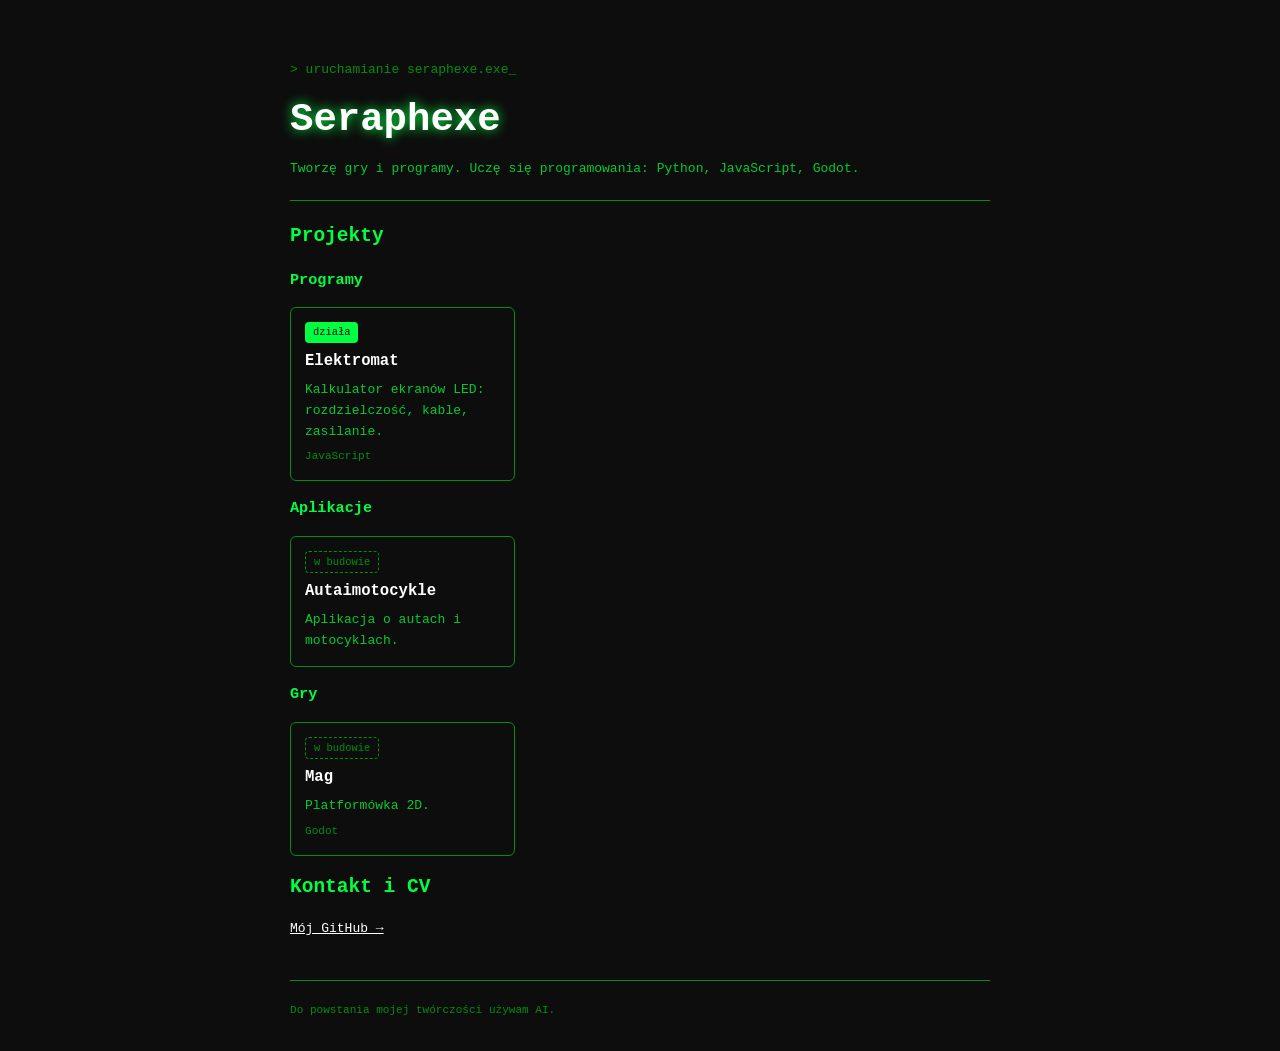
==== index.html @ 9e8b2766 "Odświerzanie" ====
<!DOCTYPE html>
<html lang="pl">

<head>
    <meta charset="UTF-8">
    <meta name="viewport" content="width=device-width, initial-scale=1.0">
    <title>Seraphexe</title>
    <link rel="stylesheet" href="style.css?v=9">
</head>

<body>
    <header class="naglowek">
        <p class="prompt">&gt; uruchamianie seraphexe.exe<span class="kursor">_</span></p>
        <h1>Seraphexe</h1>
        <p class="podtytul">Tworzę gry i programy. Uczę się programowania: Python, JavaScript, Godot.</p>
    </header>

    <main>
        <section>
            <h2>Projekty</h2>

            <h3>Programy</h3>
            <div class="karty">
                <a class="karta" href="elektromat.html">
                    <span class="status gotowe">działa</span>
                    <strong>Elektromat</strong>
                    <span>Kalkulator ekranów LED: rozdzielczość, kable, zasilanie.</span>
                    <span class="technologie">JavaScript</span>
                </a>
            </div>

            <h3>Aplikacje</h3>
            <div class="karty">
                <div class="karta">
                    <span class="status w-budowie">w budowie</span>
                    <strong>Autaimotocykle</strong>
                    <span>Aplikacja o autach i motocyklach.</span>
                </div>
            </div>

            <h3>Gry</h3>
            <div class="karty">
                <div class="karta">
                    <span class="status w-budowie">w budowie</span>
                    <strong>Mag</strong>
                    <span>Platformówka 2D.</span>
                    <span class="technologie">Godot</span>
                </div>
            </div>
        </section>

        <section>
            <h2>Kontakt i CV</h2>
            <p><a href="https://github.com/Seraphexe">Mój GitHub →</a></p>
        </section>
    </main>

    <footer class="stopka">
        <p>Do powstania mojej twórczości używam AI.</p>
    </footer>
</body>

</html>
---- style.css ----
body {
    background-color: #0d0d0d;
    color: #00cc33;
    font-family: monospace;
    max-width: 700px;
    margin: 0 auto;
    padding: 20px;
    line-height: 1.6;
}

h1 {
    color: #ffffff;
}

h2 {
    color: #00ff41;
}

h3 {
    color: #00ff41;
}

a {
    color: #ffffff;
}

input,
select,
button {
    font-size: 16px;
}

/* Kafelki z pitchami */
.pitche {
    border: none;
    padding: 0;
    margin: 1em 0;
}

.pitche legend {
    margin-bottom: 0.5em;
}

.kafelki {
    display: grid;
    grid-template-columns: repeat(auto-fill, minmax(140px, 1fr));
    gap: 10px;
}

.kafelek {
    position: relative;
}

.kafelek input {
    position: absolute;
    opacity: 0;
}

.kafelek-tresc {
    display: block;
    border: 1px solid #008f11;
    border-radius: 6px;
    padding: 10px;
    cursor: pointer;
}

.kafelek-tresc strong {
    display: block;
    color: #ffffff;
    font-size: 1.2em;
}

.kafelek input:checked + .kafelek-tresc {
    border-color: #00ff41;
    background-color: #002b0b;
    box-shadow: 0 0 8px #00ff41;
}

.kafelek input:focus-visible + .kafelek-tresc {
    outline: 2px solid #ffffff;
    outline-offset: 2px;
}
/* ===== Strona główna ===== */
.naglowek {
    padding: 40px 0 20px;
    border-bottom: 1px solid #008f11;
    margin-bottom: 20px;
}

.naglowek h1 {
    font-size: 3em;
    margin: 0.2em 0;
    text-shadow: 0 0 12px #00ff41;
}

.prompt {
    color: #008f11;
    margin: 0;
}

.kursor {
    animation: miganie 1s steps(1) infinite;
}

@keyframes miganie {
    50% {
        opacity: 0;
    }
}

.podtytul {
    margin: 0;
}

/* Karty projektów */
.karty {
    display: grid;
    grid-template-columns: repeat(auto-fill, minmax(200px, 1fr));
    gap: 12px;
}

.karta {
    display: flex;
    flex-direction: column;
    gap: 6px;
    padding: 14px;
    border: 1px solid #008f11;
    border-radius: 6px;
    color: #00cc33;
    text-decoration: none;
}

.karta strong {
    color: #ffffff;
    font-size: 1.2em;
}

a.karta:hover,
a.karta:focus-visible {
    border-color: #00ff41;
    background-color: #002b0b;
    box-shadow: 0 0 8px #00ff41;
}

.status {
    align-self: flex-start;
    font-size: 0.8em;
    padding: 2px 8px;
    border-radius: 4px;
}

.gotowe {
    background-color: #00ff41;
    color: #0d0d0d;
}

.w-budowie {
    border: 1px dashed #008f11;
    color: #008f11;
}

.technologie {
    font-size: 0.85em;
    color: #008f11;
}

.stopka {
    margin-top: 40px;
    padding-top: 10px;
    border-top: 1px solid #008f11;
    color: #008f11;
    font-size: 0.85em;
}

/* Wymiary: metry | kabinety */
.wymiary {
    display: grid;
    grid-template-columns: 1fr 1fr;
    gap: 0 24px;
    align-items: center;
}

.wymiar-tytul {
    color: #ffffff;
    margin-bottom: 0;
}

.wymiar-kolumna input {
    width: 6em;
}

@media (max-width: 560px) {
    .wymiary {
        grid-template-columns: 1fr;
    }
}

/* Wyniki w dwóch blokach */
.wyniki {
    display: grid;
    grid-template-columns: repeat(auto-fit, minmax(260px, 1fr));
    gap: 12px;
    margin-top: 20px;
}

.wynik-blok {
    border: 1px solid #008f11;
    border-radius: 6px;
    padding: 0 14px 14px;
}

/* Lista danych: etykieta (zielona) nad wartością (biała) */
.dane {
    margin: 0;
}

.dane dt {
    color: #00cc33;
    margin-top: 8px;
}

.dane dd {
    margin: 0;
    color: #ffffff;
    font-weight: bold;
}

.dane small {
    color: #008f11;
    font-weight: normal;
}

/* Ustawienia sprzętu (pod wynikami) */
.ustawienia {
    margin-top: 20px;
    padding-top: 10px;
    border-top: 1px solid #008f11;
}

/* Mały przełącznik (np. odświeżanie przy kablach LAN) */
.mini-wybor {
    font-family: monospace;
    font-size: 16px;
    background-color: #0d0d0d;
    color: #00ff41;
    border: 1px solid #008f11;
    border-radius: 4px;
    padding: 0 4px;
    margin-left: 6px;
}
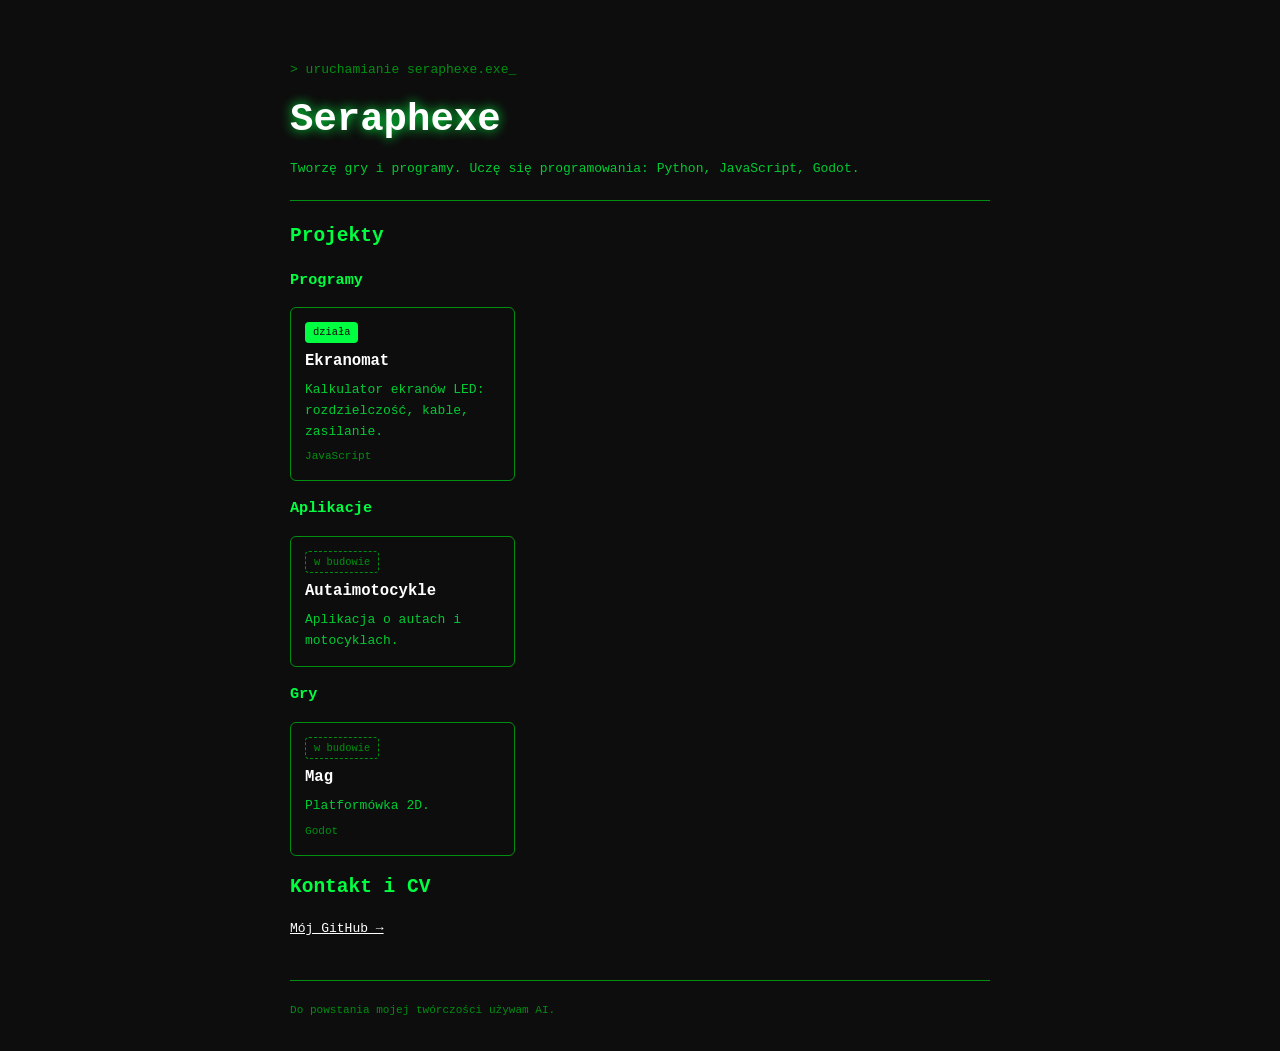
==== commit 18afb0ca: "Styl + Nazwa" ====
--- a/index.html
+++ b/index.html
@@ -5,7 +5,8 @@
     <meta charset="UTF-8">
     <meta name="viewport" content="width=device-width, initial-scale=1.0">
     <title>Seraphexe</title>
-    <link rel="stylesheet" href="style.css?v=9">
+    <link rel="stylesheet" href="style.css?v=12">
+    <link rel="icon" href="data:image/svg+xml,%3Csvg xmlns='http://www.w3.org/2000/svg' viewBox='0 0 16 16'%3E%3Crect width='16' height='16' rx='3' fill='%230d0d0d'/%3E%3Cg fill='%2300ff41'%3E%3Crect x='2' y='2' width='5' height='5'/%3E%3Crect x='9' y='2' width='5' height='5'/%3E%3Crect x='2' y='9' width='5' height='5'/%3E%3Crect x='9' y='9' width='5' height='5'/%3E%3C/g%3E%3C/svg%3E">
 </head>
 
 <body>
@@ -21,9 +22,9 @@
 
             <h3>Programy</h3>
             <div class="karty">
-                <a class="karta" href="elektromat.html">
+                <a class="karta" href="ekranomat.html">
                     <span class="status gotowe">działa</span>
-                    <strong>Elektromat</strong>
+                    <strong>Ekranomat</strong>
                     <span>Kalkulator ekranów LED: rozdzielczość, kable, zasilanie.</span>
                     <span class="technologie">JavaScript</span>
                 </a>
--- a/style.css
+++ b/style.css
@@ -198,7 +198,7 @@
 /* Wyniki w dwóch blokach */
 .wyniki {
     display: grid;
-    grid-template-columns: repeat(auto-fit, minmax(260px, 1fr));
+    grid-template-columns: repeat(auto-fit, minmax(200px, 1fr));
     gap: 12px;
     margin-top: 20px;
 }
@@ -228,13 +228,6 @@
 .dane small {
     color: #008f11;
     font-weight: normal;
-}
-
-/* Ustawienia sprzętu (pod wynikami) */
-.ustawienia {
-    margin-top: 20px;
-    padding-top: 10px;
-    border-top: 1px solid #008f11;
 }
 
 /* Mały przełącznik (np. odświeżanie przy kablach LAN) */
@@ -248,3 +241,13 @@
     padding: 0 4px;
     margin-left: 6px;
 }
+
+.mini-check {
+    color: #00cc33;
+    font-weight: normal;
+    cursor: pointer;
+}
+
+.mini-check input {
+    accent-color: #00ff41;
+}
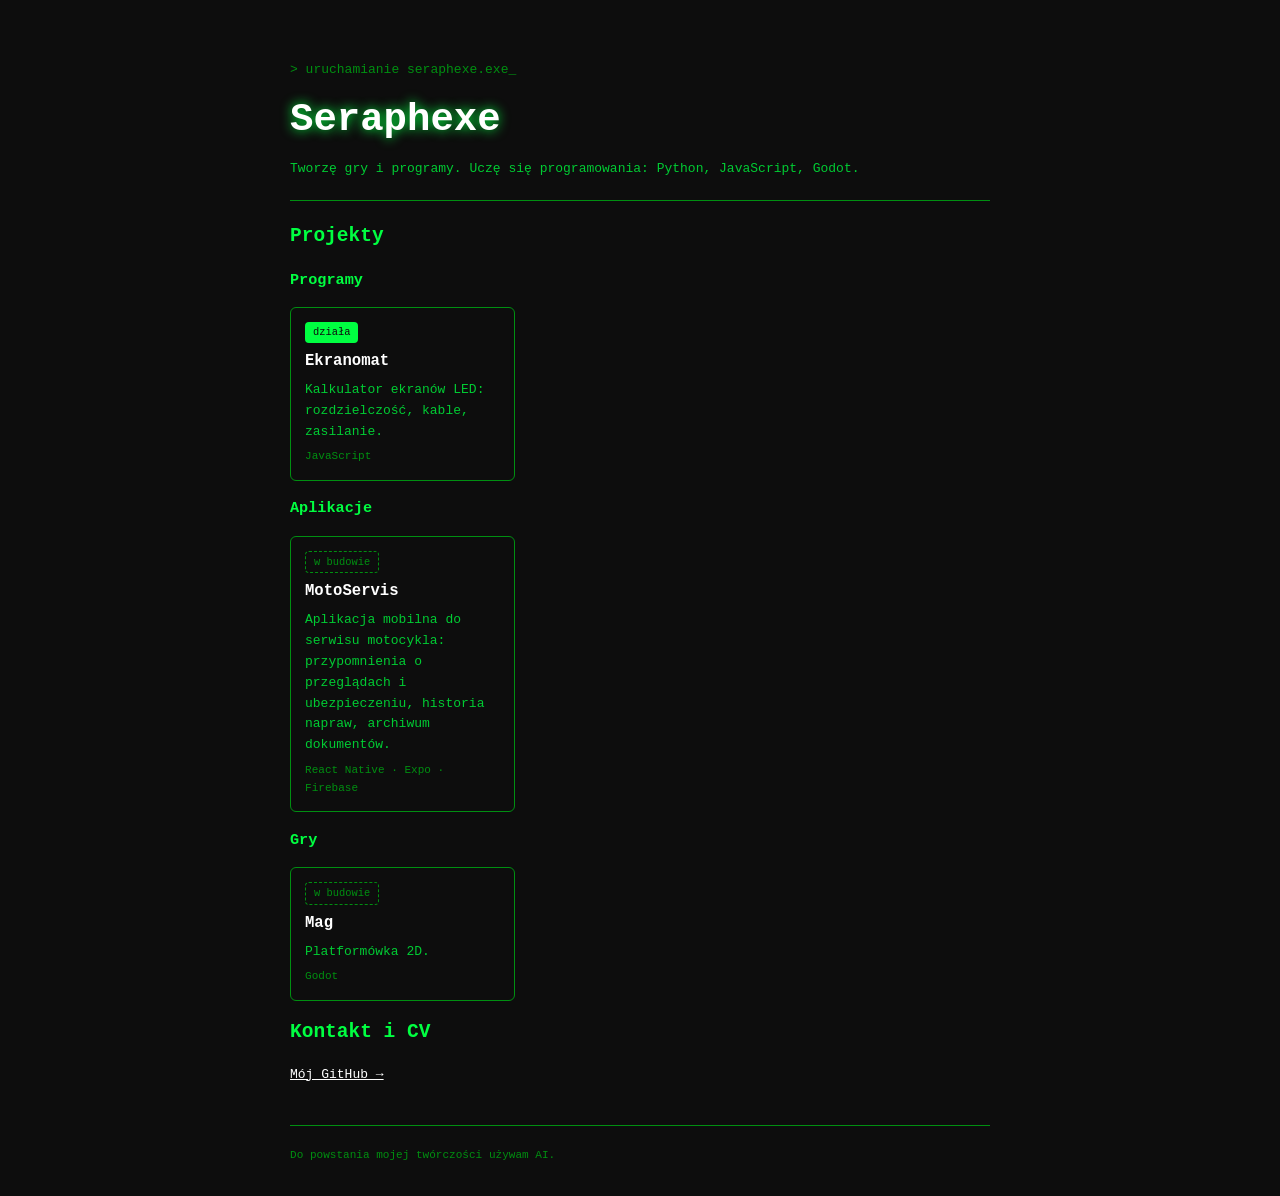
==== commit 7b8658be: "Ekranomat jako osobne repo, porządki w stylach" ====
--- a/index.html
+++ b/index.html
@@ -5,7 +5,7 @@
     <meta charset="UTF-8">
     <meta name="viewport" content="width=device-width, initial-scale=1.0">
     <title>Seraphexe</title>
-    <link rel="stylesheet" href="style.css?v=12">
+    <link rel="stylesheet" href="style.css?v=13">
     <link rel="icon" href="data:image/svg+xml,%3Csvg xmlns='http://www.w3.org/2000/svg' viewBox='0 0 16 16'%3E%3Crect width='16' height='16' rx='3' fill='%230d0d0d'/%3E%3Cg fill='%2300ff41'%3E%3Crect x='2' y='2' width='5' height='5'/%3E%3Crect x='9' y='2' width='5' height='5'/%3E%3Crect x='2' y='9' width='5' height='5'/%3E%3Crect x='9' y='9' width='5' height='5'/%3E%3C/g%3E%3C/svg%3E">
 </head>
 
@@ -22,7 +22,7 @@
 
             <h3>Programy</h3>
             <div class="karty">
-                <a class="karta" href="ekranomat.html">
+                <a class="karta" href="ekranomat/">
                     <span class="status gotowe">działa</span>
                     <strong>Ekranomat</strong>
                     <span>Kalkulator ekranów LED: rozdzielczość, kable, zasilanie.</span>
@@ -34,8 +34,9 @@
             <div class="karty">
                 <div class="karta">
                     <span class="status w-budowie">w budowie</span>
-                    <strong>Autaimotocykle</strong>
-                    <span>Aplikacja o autach i motocyklach.</span>
+                    <strong>MotoServis</strong>
+                    <span>Aplikacja mobilna do serwisu motocykla: przypomnienia o przeglądach i ubezpieczeniu, historia napraw, archiwum dokumentów.</span>
+                    <span class="technologie">React Native · Expo · Firebase</span>
                 </div>
             </div>
 
--- a/style.css
+++ b/style.css
@@ -24,62 +24,7 @@
     color: #ffffff;
 }
 
-input,
-select,
-button {
-    font-size: 16px;
-}
 
-/* Kafelki z pitchami */
-.pitche {
-    border: none;
-    padding: 0;
-    margin: 1em 0;
-}
-
-.pitche legend {
-    margin-bottom: 0.5em;
-}
-
-.kafelki {
-    display: grid;
-    grid-template-columns: repeat(auto-fill, minmax(140px, 1fr));
-    gap: 10px;
-}
-
-.kafelek {
-    position: relative;
-}
-
-.kafelek input {
-    position: absolute;
-    opacity: 0;
-}
-
-.kafelek-tresc {
-    display: block;
-    border: 1px solid #008f11;
-    border-radius: 6px;
-    padding: 10px;
-    cursor: pointer;
-}
-
-.kafelek-tresc strong {
-    display: block;
-    color: #ffffff;
-    font-size: 1.2em;
-}
-
-.kafelek input:checked + .kafelek-tresc {
-    border-color: #00ff41;
-    background-color: #002b0b;
-    box-shadow: 0 0 8px #00ff41;
-}
-
-.kafelek input:focus-visible + .kafelek-tresc {
-    outline: 2px solid #ffffff;
-    outline-offset: 2px;
-}
 /* ===== Strona główna ===== */
 .naglowek {
     padding: 40px 0 20px;
@@ -171,83 +116,3 @@
     color: #008f11;
     font-size: 0.85em;
 }
-
-/* Wymiary: metry | kabinety */
-.wymiary {
-    display: grid;
-    grid-template-columns: 1fr 1fr;
-    gap: 0 24px;
-    align-items: center;
-}
-
-.wymiar-tytul {
-    color: #ffffff;
-    margin-bottom: 0;
-}
-
-.wymiar-kolumna input {
-    width: 6em;
-}
-
-@media (max-width: 560px) {
-    .wymiary {
-        grid-template-columns: 1fr;
-    }
-}
-
-/* Wyniki w dwóch blokach */
-.wyniki {
-    display: grid;
-    grid-template-columns: repeat(auto-fit, minmax(200px, 1fr));
-    gap: 12px;
-    margin-top: 20px;
-}
-
-.wynik-blok {
-    border: 1px solid #008f11;
-    border-radius: 6px;
-    padding: 0 14px 14px;
-}
-
-/* Lista danych: etykieta (zielona) nad wartością (biała) */
-.dane {
-    margin: 0;
-}
-
-.dane dt {
-    color: #00cc33;
-    margin-top: 8px;
-}
-
-.dane dd {
-    margin: 0;
-    color: #ffffff;
-    font-weight: bold;
-}
-
-.dane small {
-    color: #008f11;
-    font-weight: normal;
-}
-
-/* Mały przełącznik (np. odświeżanie przy kablach LAN) */
-.mini-wybor {
-    font-family: monospace;
-    font-size: 16px;
-    background-color: #0d0d0d;
-    color: #00ff41;
-    border: 1px solid #008f11;
-    border-radius: 4px;
-    padding: 0 4px;
-    margin-left: 6px;
-}
-
-.mini-check {
-    color: #00cc33;
-    font-weight: normal;
-    cursor: pointer;
-}
-
-.mini-check input {
-    accent-color: #00ff41;
-}
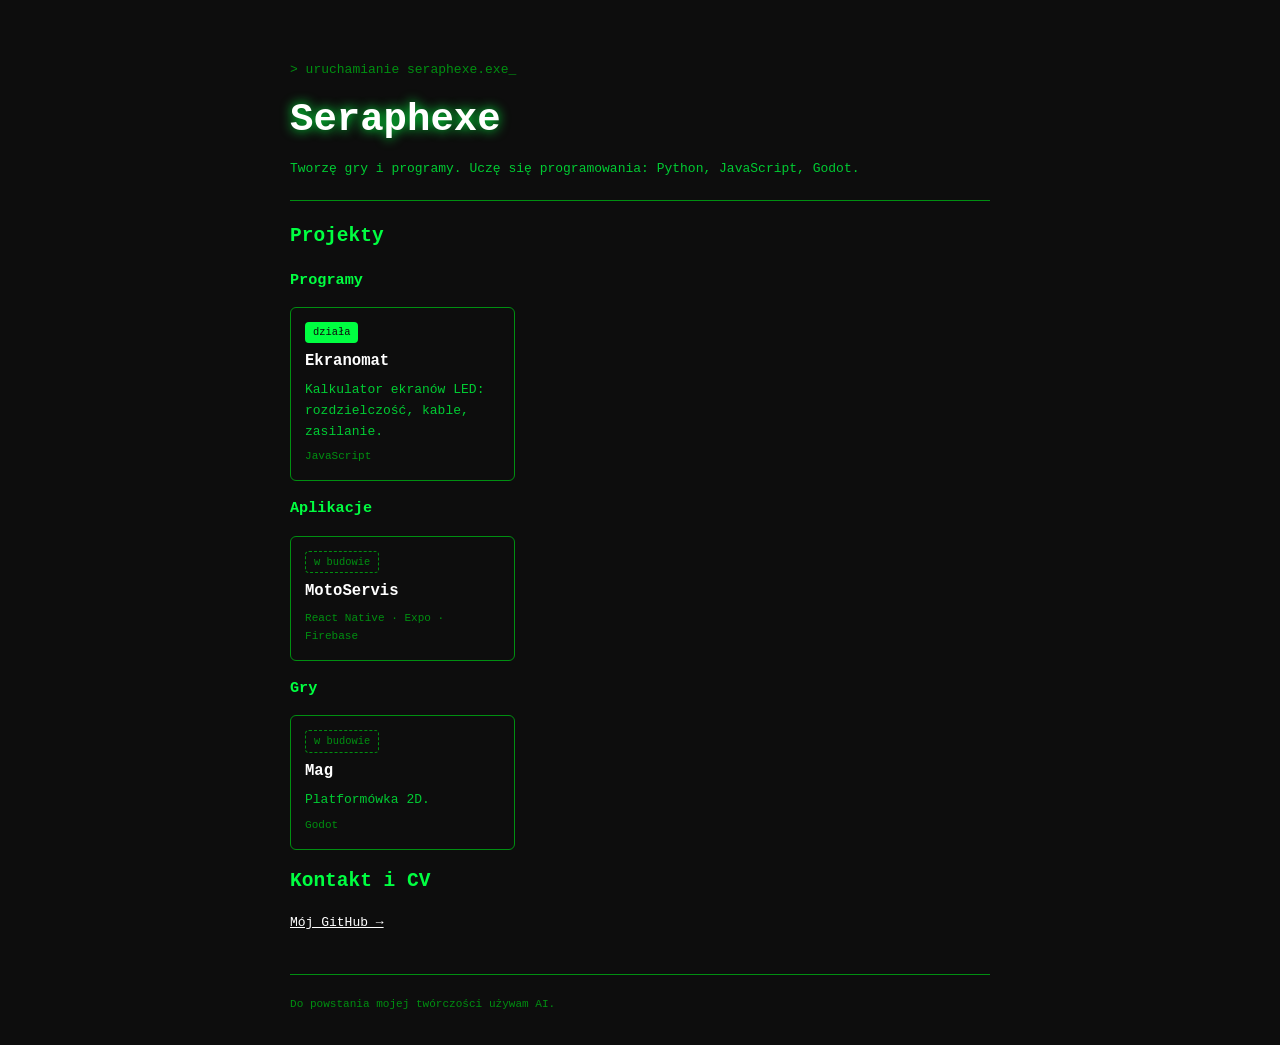
==== commit ae39e5c5: "MotoServis bez opisu" ====
--- a/index.html
+++ b/index.html
@@ -35,7 +35,6 @@
                 <div class="karta">
                     <span class="status w-budowie">w budowie</span>
                     <strong>MotoServis</strong>
-                    <span>Aplikacja mobilna do serwisu motocykla: przypomnienia o przeglądach i ubezpieczeniu, historia napraw, archiwum dokumentów.</span>
                     <span class="technologie">React Native · Expo · Firebase</span>
                 </div>
             </div>
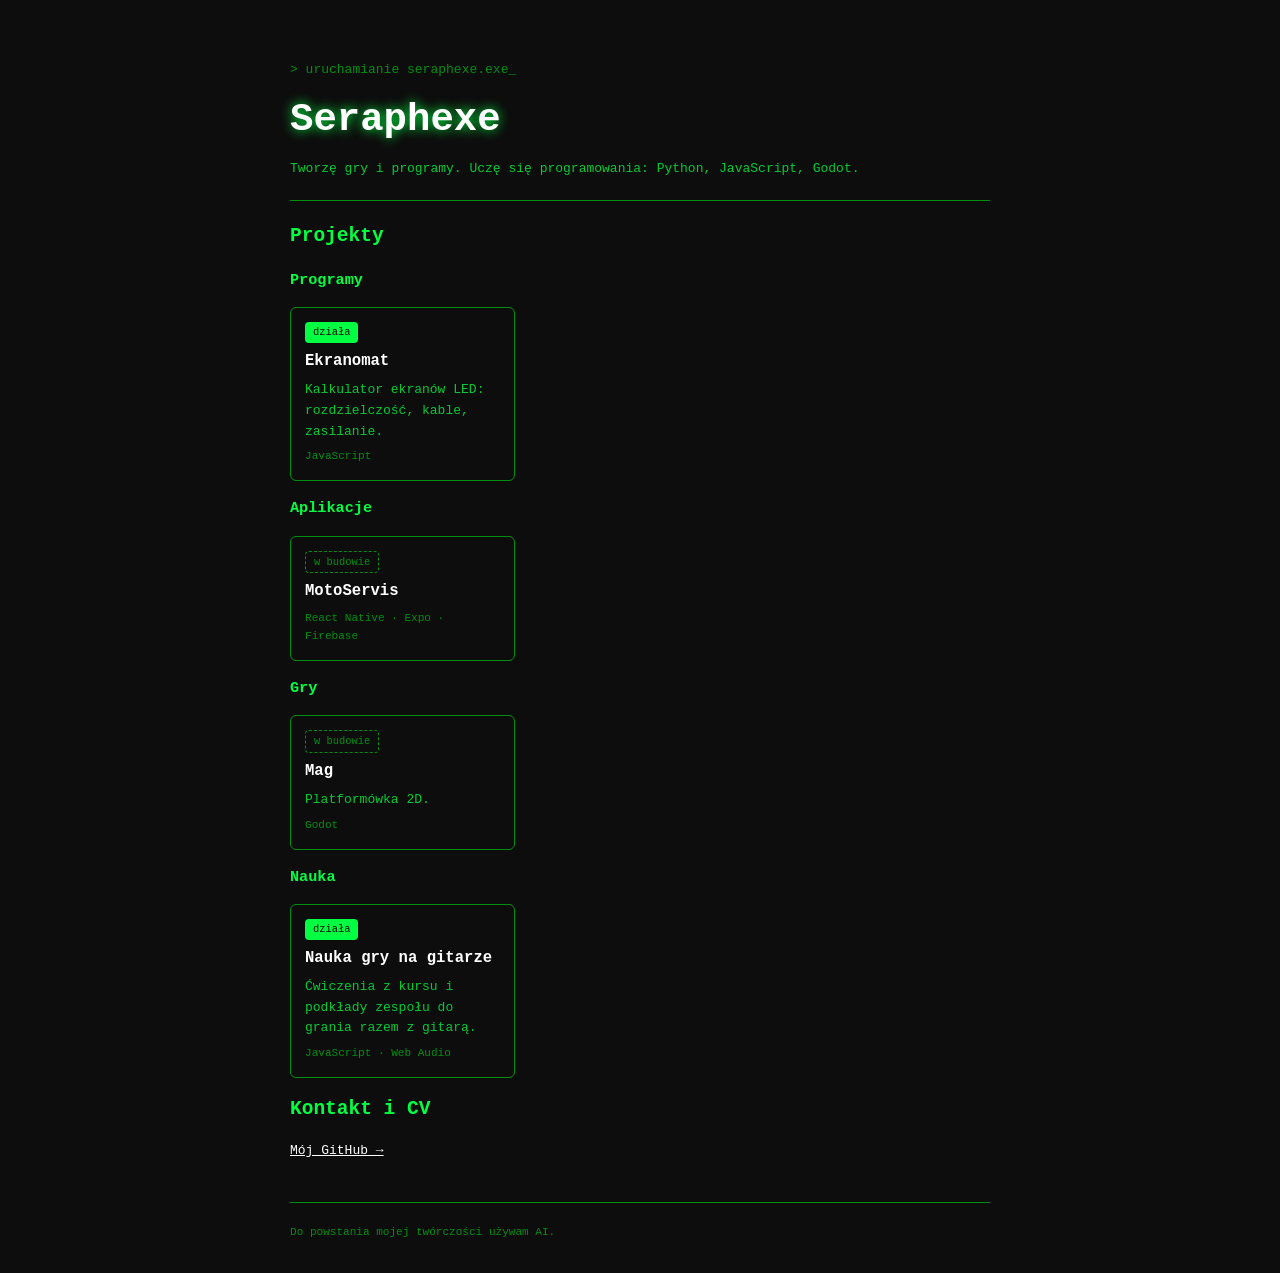
==== commit 867321b8: "Dział Nauka gry na gitarze z podkładem Ale jazz Co-Authored-By: Claude Opus 5.5 <noreply@anthropic.c" ====
--- a/index.html
+++ b/index.html
@@ -5,7 +5,7 @@
     <meta charset="UTF-8">
     <meta name="viewport" content="width=device-width, initial-scale=1.0">
     <title>Seraphexe</title>
-    <link rel="stylesheet" href="style.css?v=13">
+    <link rel="stylesheet" href="style.css?v=14">
     <link rel="icon" href="data:image/svg+xml,%3Csvg xmlns='http://www.w3.org/2000/svg' viewBox='0 0 16 16'%3E%3Crect width='16' height='16' rx='3' fill='%230d0d0d'/%3E%3Cg fill='%2300ff41'%3E%3Crect x='2' y='2' width='5' height='5'/%3E%3Crect x='9' y='2' width='5' height='5'/%3E%3Crect x='2' y='9' width='5' height='5'/%3E%3Crect x='9' y='9' width='5' height='5'/%3E%3C/g%3E%3C/svg%3E">
 </head>
 
@@ -48,6 +48,15 @@
                     <span class="technologie">Godot</span>
                 </div>
             </div>
+            <h3>Nauka</h3>
+            <div class="karty">
+                <a class="karta" href="gitara/">
+                    <span class="status gotowe">działa</span>
+                    <strong>Nauka gry na gitarze</strong>
+                    <span>Ćwiczenia z kursu i podkłady zespołu do grania razem z gitarą.</span>
+                    <span class="technologie">JavaScript · Web Audio</span>
+                </a>
+            </div>
         </section>
 
         <section>
--- a/style.css
+++ b/style.css
@@ -116,3 +116,19 @@
     color: #008f11;
     font-size: 0.85em;
 }
+
+/* ===== Podstrony ===== */
+.wstecz {
+    display: inline-block;
+    margin-top: 20px;
+    padding: 4px 12px;
+    border: 1px solid #008f11;
+    border-radius: 6px;
+    text-decoration: none;
+}
+
+.wstecz:hover,
+.wstecz:focus-visible {
+    border-color: #00ff41;
+    background-color: #002b0b;
+}
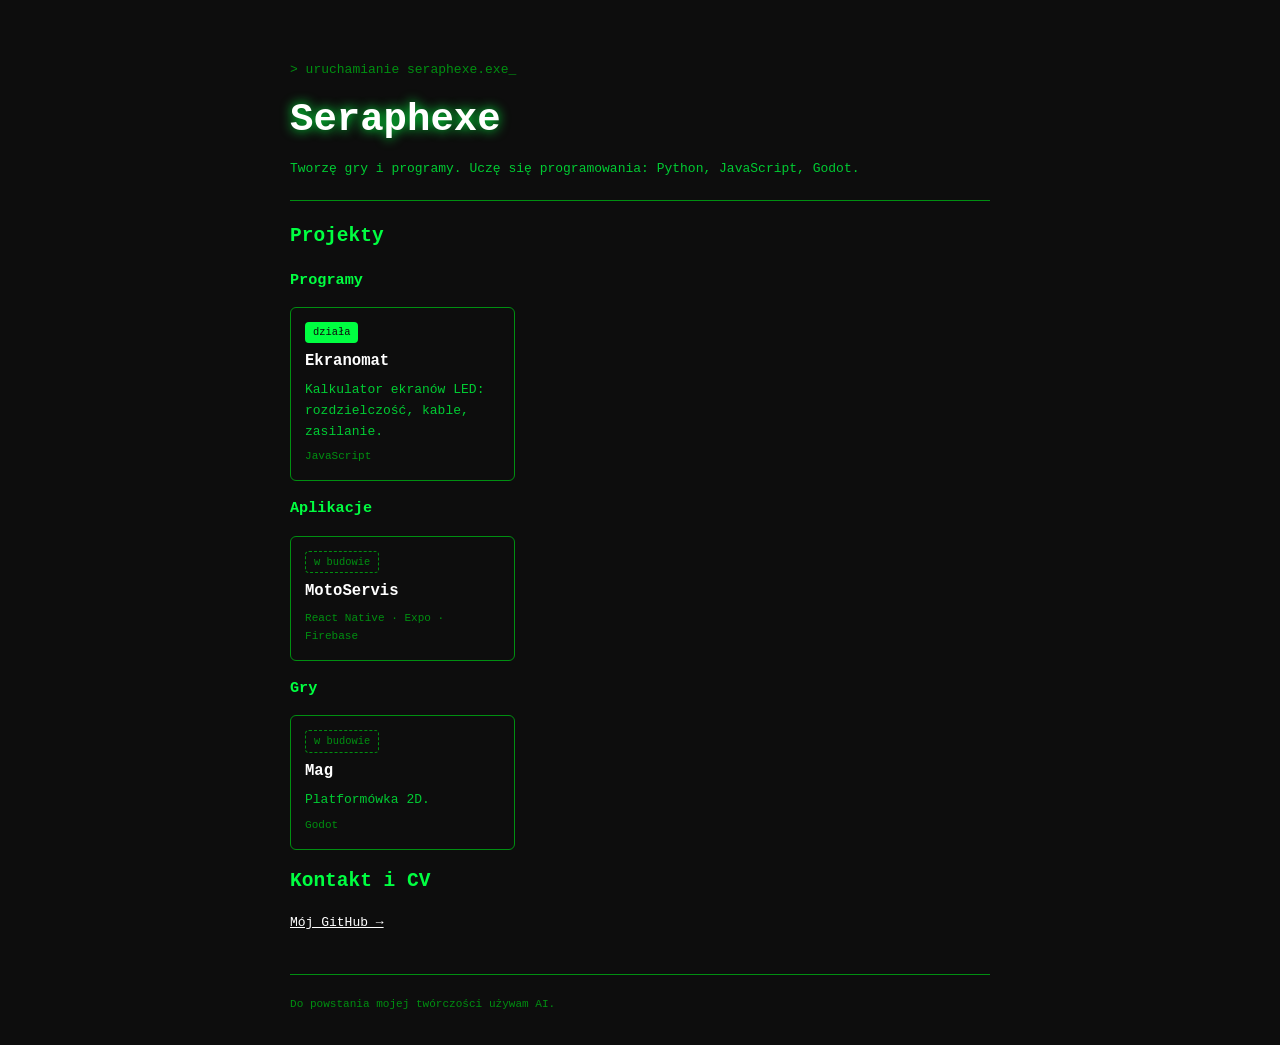
==== commit 0171e5c4: "Usunięcie działu gitarowego Co-Authored-By: Claude Opus 5.5 <noreply@anthropic.com>" ====
--- a/index.html
+++ b/index.html
@@ -5,7 +5,7 @@
     <meta charset="UTF-8">
     <meta name="viewport" content="width=device-width, initial-scale=1.0">
     <title>Seraphexe</title>
-    <link rel="stylesheet" href="style.css?v=14">
+    <link rel="stylesheet" href="style.css?v=13">
     <link rel="icon" href="data:image/svg+xml,%3Csvg xmlns='http://www.w3.org/2000/svg' viewBox='0 0 16 16'%3E%3Crect width='16' height='16' rx='3' fill='%230d0d0d'/%3E%3Cg fill='%2300ff41'%3E%3Crect x='2' y='2' width='5' height='5'/%3E%3Crect x='9' y='2' width='5' height='5'/%3E%3Crect x='2' y='9' width='5' height='5'/%3E%3Crect x='9' y='9' width='5' height='5'/%3E%3C/g%3E%3C/svg%3E">
 </head>
 
@@ -48,15 +48,6 @@
                     <span class="technologie">Godot</span>
                 </div>
             </div>
-            <h3>Nauka</h3>
-            <div class="karty">
-                <a class="karta" href="gitara/">
-                    <span class="status gotowe">działa</span>
-                    <strong>Nauka gry na gitarze</strong>
-                    <span>Ćwiczenia z kursu i podkłady zespołu do grania razem z gitarą.</span>
-                    <span class="technologie">JavaScript · Web Audio</span>
-                </a>
-            </div>
         </section>
 
         <section>
--- a/style.css
+++ b/style.css
@@ -116,19 +116,3 @@
     color: #008f11;
     font-size: 0.85em;
 }
-
-/* ===== Podstrony ===== */
-.wstecz {
-    display: inline-block;
-    margin-top: 20px;
-    padding: 4px 12px;
-    border: 1px solid #008f11;
-    border-radius: 6px;
-    text-decoration: none;
-}
-
-.wstecz:hover,
-.wstecz:focus-visible {
-    border-color: #00ff41;
-    background-color: #002b0b;
-}
